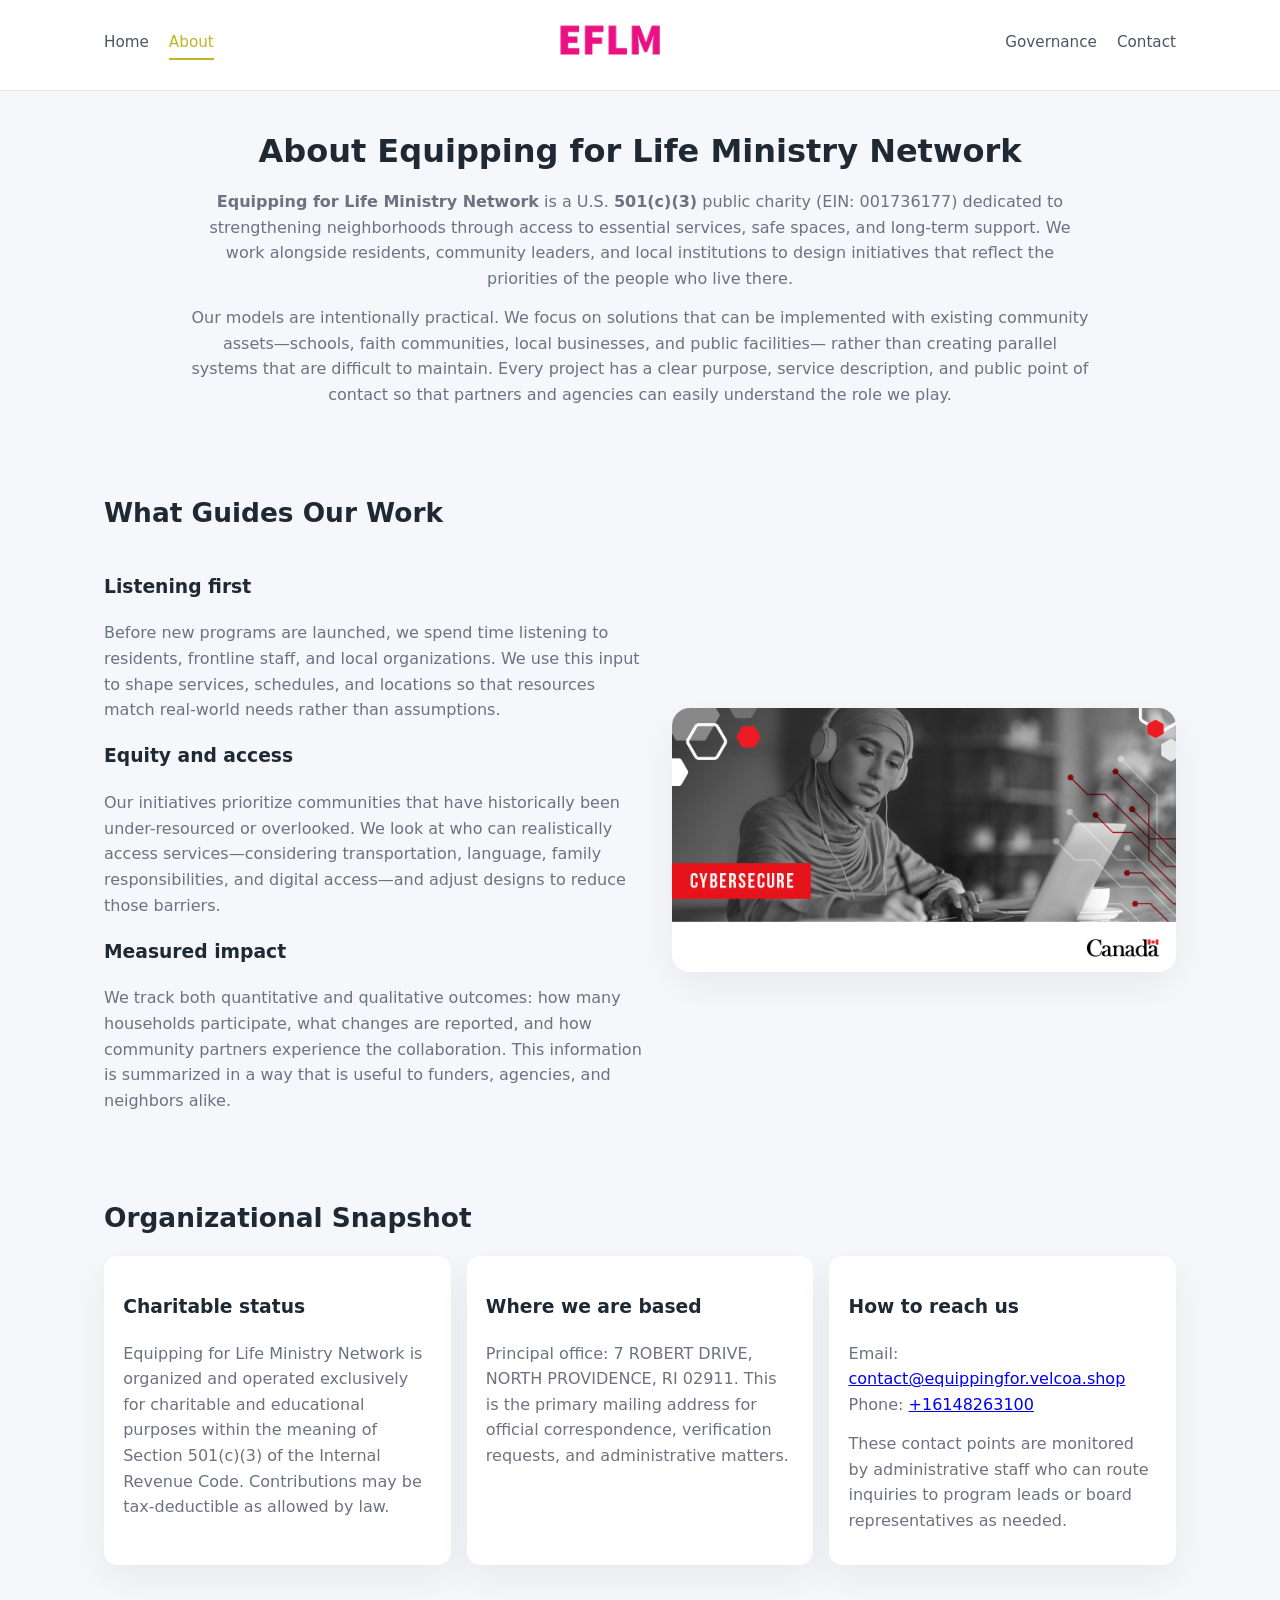
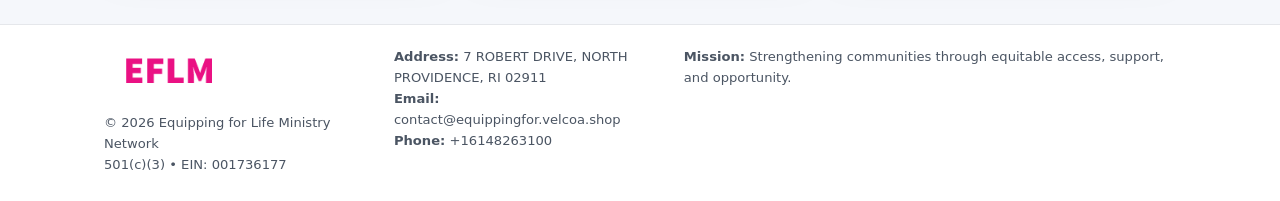
==== about.html @ 2020a968 "Initial commit" ====
<!doctype html>
<html lang="en">
<head>
<meta charset="utf-8" />
<meta name="viewport" content="width=device-width,initial-scale=1" />
<title>Equipping for Life Ministry Network – Nonprofit • 2025</title>
<link rel="stylesheet" href="assets/styles.css" />
<link rel="icon" href="images/logo.png" />

<meta name="data-ein" content="001736177">
<meta name="data-name" content="Equipping for Life Ministry Network">
<meta name="data-email" content="contact@equippingfor.velcoa.shop">
<meta name="data-phone" content="+16148263100">
<meta name="data-address" content="7 ROBERT DRIVE, NORTH PROVIDENCE, RI 02911">
<meta name="data-map" content="7+ROBERT+DRIVE,+NORTH+PROVIDENCE,+RI+02911">
  <meta name="description" content="We are a 501(c)(3) organization advancing community services, education, and direct relief through transparent programs, local partnerships, and measurable outcomes.">
</head>
<body>
<div style="position:absolute;left:-9999px;top:-9999px;opacity:0" data-uniq="{{UNIQUE_BLOB}}">
  <span>We are a 501(c)(3) organization advancing community services, education, and direct relief through transparent programs, local partnerships, and measurable outcomes.</span><svg width="12" height="12" viewBox="0 0 12 12" xmlns="http://www.w3.org/2000/svg"><circle cx="6" cy="6" r="5" fill="#047857"/></svg><img src="images/relief.jpg" width="1" height="1" alt="" loading="lazy"/>
</div>


<header>
  <div class="header-inner">
    <nav>
      <a href="index.html">Home</a>
      <a class="active" href="about.html">About</a>
    </nav>
    <a href="index.html"><img src="images/logo.png" style="width:150px" alt="Equipping for Life Ministry Network logo"></a>
    <nav>
      <a href="governance.html">Governance</a>
      <a href="contact.html">Contact</a>
    </nav>
  </div>
</header>

<section class="section">
  <h1>About Equipping for Life Ministry Network</h1>
  <p>
    <strong>Equipping for Life Ministry Network</strong> is a U.S. <strong>501(c)(3)</strong> public charity (EIN: 001736177)
    dedicated to strengthening neighborhoods through access to essential services, safe spaces,
    and long-term support. We work alongside residents, community leaders, and local institutions
    to design initiatives that reflect the priorities of the people who live there.
  </p>
  <p>
    Our models are intentionally practical. We focus on solutions that can be implemented with
    existing community assets—schools, faith communities, local businesses, and public facilities—
    rather than creating parallel systems that are difficult to maintain. Every project has a
    clear purpose, service description, and public point of contact so that partners and
    agencies can easily understand the role we play.
  </p>
</section>

<section class="section">
  <h2>What Guides Our Work</h2>
  <div class="zig">
    <div>
      <h3>Listening first</h3>
      <p>
        Before new programs are launched, we spend time listening to residents, frontline staff,
        and local organizations. We use this input to shape services, schedules, and locations so
        that resources match real-world needs rather than assumptions.
      </p>
      <h3>Equity and access</h3>
      <p>
        Our initiatives prioritize communities that have historically been under-resourced or
        overlooked. We look at who can realistically access services—considering transportation,
        language, family responsibilities, and digital access—and adjust designs to reduce those
        barriers.
      </p>
      <h3>Measured impact</h3>
      <p>
        We track both quantitative and qualitative outcomes: how many households participate,
        what changes are reported, and how community partners experience the collaboration.
        This information is summarized in a way that is useful to funders, agencies, and
        neighbors alike.
      </p>
    </div>
    <img src="images/about.jpg" alt="Community engagement" />
  </div>
</section>

<section class="section">
  <h2>Organizational Snapshot</h2>
  <div class="cards">
    <article class="c918d119a72">
      <h3>Charitable status</h3>
      <p>
        Equipping for Life Ministry Network is organized and operated exclusively for charitable and educational purposes
        within the meaning of Section 501(c)(3) of the Internal Revenue Code. Contributions may
        be tax-deductible as allowed by law.
      </p>
    </article>
    <article class="c918d119a72">
      <h3>Where we are based</h3>
      <p>
        Principal office: 7 ROBERT DRIVE, NORTH PROVIDENCE, RI 02911. This is the primary mailing address for official
        correspondence, verification requests, and administrative matters.
      </p>
    </article>
    <article class="c918d119a72">
      <h3>How to reach us</h3>
      <p>
        Email: <a href="mailto:contact@equippingfor.velcoa.shop">contact@equippingfor.velcoa.shop</a><br>
        Phone: <a href="tel:+16148263100">+16148263100</a>
      </p>
      <p>
        These contact points are monitored by administrative staff who can route inquiries
        to program leads or board representatives as needed.
      </p>
    </article>
  </div>
</section>

<footer>
  <div class="footer-inner">
    <div>
      <img src="images/logo.png" style="width:130px;margin-bottom:.5rem" alt="">
      <div class="small">© <span id="year"></span> Equipping for Life Ministry Network</div>
      <div class="small">501(c)(3) • EIN: 001736177</div>
    </div>
    <div>
      <div class="small"><strong>Address:</strong> 7 ROBERT DRIVE, NORTH PROVIDENCE, RI 02911</div>
      <div class="small"><strong>Email:</strong> contact@equippingfor.velcoa.shop</div>
      <div class="small"><strong>Phone:</strong> +16148263100</div>
    </div>
    <div>
      <div class="small"><strong>Mission:</strong> Strengthening communities through equitable access, support, and opportunity.</div>
    </div>
  </div>
</footer>

<script>
(() => {
  const y=document.getElementById("year");
  if(y) y.textContent=new Date().getFullYear();
  function g(n){let el=document.querySelector(`meta[name="${n}"]`);return el?el.content:"";}
  function h(s){let x=2166136261>>>0;for(let i=0;i<s.length;i++){x^=s.charCodeAt(i);x=(x*16777619)>>>0;}return x>>>0;}
  let id=(g("data-ein")||"x").replace(/\D+/g,"") || g("data-name");
  let k=h(String(id)),H=k%360,S=55+(k%20),L=46;
  document.documentElement.style.setProperty("--brand",`hsl(${H} ${S}% ${L}%)`);
})();
</script>
</body>
</html>
---- assets/styles.css ----
:root {
  --brand: #17663c;
  --bg: #f5f7fb;
  --text: #1f2933;
  --muted: #6b7280;
  --card: #ffffff;
  --border-soft: #e5e7eb;
  --radius-lg: 18px;
  --radius-md: 14px;
  --shadow-soft: 0 14px 40px rgba(15, 23, 42, 0.06);
}

*,
*::before,
*::after {
  box-sizing: border-box;
}

html,
body {
  margin: 0;
  padding: 0;
}

body {
  font-family: system-ui, -apple-system, BlinkMacSystemFont, "Segoe UI", sans-serif;
  background: var(--bg);
  color: var(--text);
  line-height: 1.6;
}

img {
  display: block;
  max-width: 100%;
  height: auto;
}

/* ===== HEADER ===== */

header {
  position: sticky;
  top: 0;
  z-index: 20;
  background: #ffffff;
  border-bottom: 1px solid #e5e7eb;
}

.header-inner {
  max-width: 1120px;
  margin: 0 auto;
  padding: 0.7rem 1.5rem;
  display: flex;
  align-items: center;
  justify-content: space-between;
  gap: 1.25rem;
}

nav {
  display: flex;
  gap: 1.25rem;
  align-items: center;
}

nav a {
  font-size: 0.95rem;
  text-decoration: none;
  color: #4b5563;
  padding-bottom: 0.25rem;
  border-bottom: 2px solid transparent;
}

nav a:hover {
  color: var(--brand);
}

nav a.active {
  color: var(--brand);
  border-color: var(--brand);
}

/* ===== COMMON SECTION ===== */

.section {
  max-width: 1120px;
  margin: 0 auto;
  padding: 2.2rem 1.5rem;
}

.section h1 {
  font-size: 2rem;
  margin: 0 0 1rem;
}

.section h2 {
  font-size: 1.65rem;
  margin: 0 0 1rem;
}

.section p {
  margin: 0 0 0.85rem;
  color: var(--muted);
}

/* Giữ lại rule cũ cho các template khác dùng .section đầu tiên */
.section:first-of-type {
  text-align: center;
}

.section:first-of-type h1 {
  margin-bottom: 0.75rem;
}

.section:first-of-type p {
  margin: 0 auto 0.85rem;
  color: var(--muted);
  max-width: 900px;
}

.section:first-of-type > img {
  margin: 1.4rem auto 0;
  width: 100%;
  max-width: 640px;
  max-height: 360px;
  object-fit: cover;
  border-radius: var(--radius-lg);
  box-shadow: var(--shadow-soft);
}

/* ===== HERO (FIRST BLOCK ON INDEX.HTML) ===== */

.c1589a08b0a {
  background: var(--bg);
}

.hero-wrap {
  max-width: 1120px;
  margin: 0 auto;
  padding: 2.4rem 1.5rem 2.8rem;
  display: grid;
  grid-template-columns: minmax(0, 1.35fr) minmax(0, 1.1fr);
  gap: 2rem;
  align-items: center;
}

.c1589a08b0a h1 {
  font-size: 2.3rem;
  margin: 0 0 0.8rem;
}

.c1589a08b0a .c4a19dcb5fc {
  font-size: 1rem;
  color: var(--muted);
  margin-bottom: 0.75rem;
}

.c1589a08b0a p {
  margin: 0 0 0.7rem;
  color: var(--muted);
}

.c1589a08b0a img {
  width: 100%;
  max-width: 520px;
  max-height: 360px;
  object-fit: cover;
  border-radius: var(--radius-lg);
  box-shadow: var(--shadow-soft);
  justify-self: center;
}

/* ===== HOME FOCUS LAYOUT ===== */

.focus-layout {
  display: grid;
  grid-template-columns: 3fr 2fr;
  gap: 1.75rem;
  align-items: flex-start;
}

.focus-photo {
  background: #ffffff;
  border-radius: var(--radius-lg);
  box-shadow: var(--shadow-soft);
  overflow: hidden;
}

.focus-photo img {
  width: 100%;
  max-height: 430px;
  object-fit: cover;
}

.focus-card {
  background: #ffffff;
  border-radius: var(--radius-lg);
  box-shadow: var(--shadow-soft);
  padding: 1.25rem 1.4rem;
  display: flex;
  flex-direction: column;
  gap: 0.85rem;
}

.focus-card img {
  width: 100%;
  max-height: 320px;
  object-fit: cover;
  border-radius: var(--radius-md);
  margin-top: 0.5rem;
}

.focus-list {
  display: flex;
  flex-direction: column;
  gap: 1.1rem;
}

.focus-item h3 {
  margin: 0 0 0.25rem;
  font-size: 1.05rem;
}

/* ===== IMPACT METRICS ===== */

.metrics {
  max-width: 720px;
  margin: 1.4rem auto 0;
  background: #ffffff;
  border-radius: 18px;
  box-shadow: var(--shadow-soft);
  overflow: hidden;
  display: flex;
  flex-direction: column;
}

.metric {
  padding: 1rem 1.25rem;
  border-bottom: 1px solid #f3f4f6;
  border-radius: 0;
  box-shadow: none;
  font-size: 0.95rem;
  color: var(--muted);
  display: flex;
  flex-direction: column;
  gap: 0.15rem;
}

.metric:last-child {
  border-bottom: none;
}

.metric .num {
  font-size: 1.3rem;
  font-weight: 700;
  color: var(--brand);
}

/* ===== GENERIC CARDS ===== */

.cards {
  display: grid;
  grid-template-columns: repeat(3, minmax(0, 1fr));
  gap: 1rem;
}

.c918d119a72 {
  background: #ffffff;
  border-radius: var(--radius-md);
  padding: 1.1rem 1.2rem;
  box-shadow: var(--shadow-soft);
}

/* ===== ZIGZAG (ABOUT / GOV) ===== */

.zig {
  display: grid;
  grid-template-columns: minmax(0, 1.4fr) minmax(0, 1.3fr);
  gap: 1.6rem;
  align-items: center;
  margin-top: 1.2rem;
}

.zig img {
  width: 100%;
  max-height: 380px;
  object-fit: cover;
  border-radius: var(--radius-lg);
  box-shadow: var(--shadow-soft);
}

/* ===== GALLERY ===== */

.gallery {
  display: grid;
  grid-template-columns: repeat(4, minmax(0, 1fr));
  gap: 0.75rem;
  margin-top: 0.8rem;
}

.gallery img {
  width: 100%;
  max-height: 210px;
  object-fit: cover;
  border-radius: var(--radius-md);
  box-shadow: var(--shadow-soft);
}

/* ===== GOVERNANCE BLOCKS ===== */

.gov-block {
  background: #ffffff;
  border-radius: var(--radius-md);
  box-shadow: var(--shadow-soft);
  padding: 1.1rem 1.2rem;
  margin-bottom: 1rem;
}

/* ===== CONTACT ===== */

.contact-grid {
  display: grid;
  grid-template-columns: minmax(0, 1.1fr) minmax(0, 1.4fr);
  gap: 1.7rem;
}

.contact-card {
  background: #ffffff;
  border-radius: var(--radius-md);
  box-shadow: var(--shadow-soft);
  padding: 1.2rem 1.3rem;
}

.contact-card img {
  width: 100%;
  max-height: 260px;
  object-fit: cover;
  border-radius: var(--radius-md);
  box-shadow: var(--shadow-soft);
}

/* form */

form {
  display: flex;
  flex-direction: column;
  gap: 0.75rem;
}

label {
  font-size: 0.9rem;
  display: flex;
  flex-direction: column;
  gap: 0.25rem;
}

input,
textarea {
  font: inherit;
  padding: 0.55rem 0.65rem;
  border-radius: 10px;
  border: 1px solid var(--border-soft);
  outline: none;
}

input:focus,
textarea:focus {
  border-color: var(--brand);
  box-shadow: 0 0 0 1px rgba(16, 185, 129, 0.15);
}

textarea {
  resize: vertical;
  min-height: 120px;
}

.c2f517f4d34 {
  display: inline-flex;
  align-items: center;
  justify-content: center;
  padding: 0.55rem 1.3rem;
  border-radius: 999px;
  border: none;
  cursor: pointer;
  font-weight: 600;
  font-size: 0.94rem;
  background: var(--brand);
  color: #ffffff;
}

.c2f517f4d34:hover {
  filter: brightness(1.05);
}

/* ===== FOOTER ===== */

footer {
  border-top: 1px solid #e5e7eb;
  background: #ffffff;
  margin-top: 1.5rem;
}

.footer-inner {
  max-width: 1120px;
  margin: 0 auto;
  padding: 1.3rem 1.5rem 1.6rem;
  display: grid;
  grid-template-columns: 1.1fr 1.1fr 2fr;
  gap: 1.2rem;
  align-items: flex-start;
}

.small {
  font-size: 0.82rem;
  color: #4b5563;
}

/* ===== RESPONSIVE ===== */

@media (max-width: 992px) {
  .hero-wrap {
    grid-template-columns: 1fr;
  }

  .c1589a08b0a img {
    max-width: 100%;
    max-height: 320px;
  }

  .focus-layout {
    grid-template-columns: 1.2fr 1fr;
  }

  .cards {
    grid-template-columns: repeat(2, minmax(0, 1fr));
  }

  .gallery {
    grid-template-columns: repeat(3, minmax(0, 1fr));
  }

  .contact-grid {
    grid-template-columns: 1fr;
  }

  .zig {
    grid-template-columns: 1fr;
  }

  .focus-photo img {
    max-height: 360px;
  }

  .focus-card img,
  .zig img {
    max-height: 320px;
  }
}

@media (max-width: 768px) {
  .header-inner {
    flex-wrap: wrap;
    justify-content: center;
    gap: 0.6rem;
  }

  nav {
    gap: 0.8rem;
  }

  .section {
    padding: 1.7rem 1.1rem;
  }

  .section h1 {
    font-size: 1.6rem;
  }

  .section h2 {
    font-size: 1.35rem;
  }

  .hero-wrap {
    padding: 1.8rem 1.1rem 2.2rem;
  }

  .c1589a08b0a h1 {
    font-size: 1.9rem;
  }

  .focus-layout {
    grid-template-columns: 1fr;
  }

  .focus-photo img {
    max-height: 280px;
  }

  .focus-card img {
    max-height: 240px;
  }

  .zig img {
    max-height: 240px;
  }

  .gallery {
    grid-template-columns: repeat(2, minmax(0, 1fr));
  }

  .cards {
    grid-template-columns: 1fr;
  }

  .footer-inner {
    grid-template-columns: 1fr;
  }

  .section:first-of-type > img {
    max-height: 260px;
  }
}

@media (max-width: 480px) {
  .focus-photo img {
    max-height: 230px;
  }

  .focus-card img,
  .zig img,
  .contact-card img {
    max-height: 210px;
  }
}
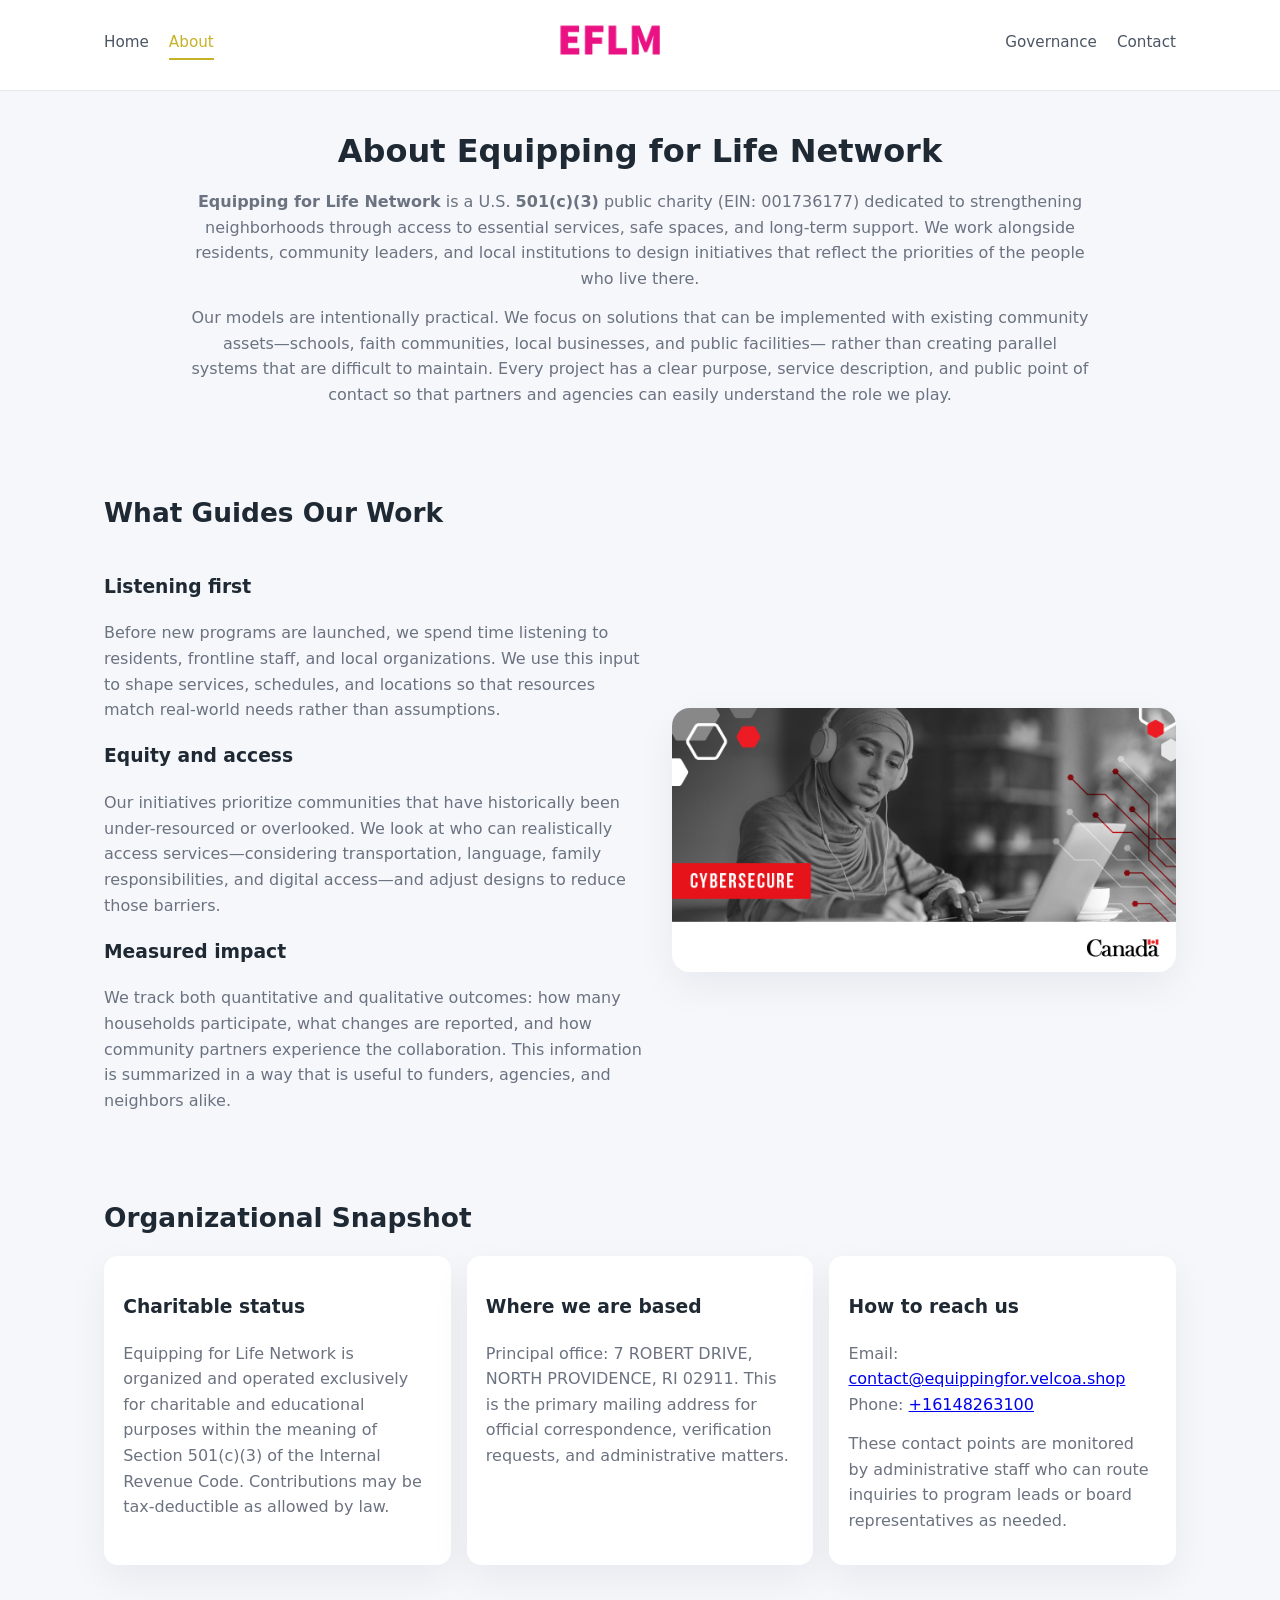
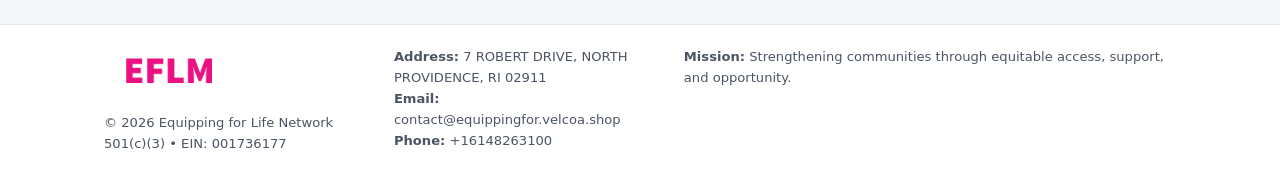
==== commit 9d13b501: "Update about.html" ====
--- a/about.html
+++ b/about.html
@@ -3,7 +3,7 @@
 <head>
 <meta charset="utf-8" />
 <meta name="viewport" content="width=device-width,initial-scale=1" />
-<title>Equipping for Life Ministry Network – Nonprofit • 2025</title>
+<title>Equipping for Equipping for Life Network • 2025</title>
 <link rel="stylesheet" href="assets/styles.css" />
 <link rel="icon" href="images/logo.png" />
 
@@ -36,9 +36,9 @@
 </header>
 
 <section class="section">
-  <h1>About Equipping for Life Ministry Network</h1>
+  <h1>About Equipping for Life Network</h1>
   <p>
-    <strong>Equipping for Life Ministry Network</strong> is a U.S. <strong>501(c)(3)</strong> public charity (EIN: 001736177)
+    <strong>Equipping for Life Network</strong> is a U.S. <strong>501(c)(3)</strong> public charity (EIN: 001736177)
     dedicated to strengthening neighborhoods through access to essential services, safe spaces,
     and long-term support. We work alongside residents, community leaders, and local institutions
     to design initiatives that reflect the priorities of the people who live there.
@@ -87,7 +87,7 @@
     <article class="c918d119a72">
       <h3>Charitable status</h3>
       <p>
-        Equipping for Life Ministry Network is organized and operated exclusively for charitable and educational purposes
+        Equipping for Life Network is organized and operated exclusively for charitable and educational purposes
         within the meaning of Section 501(c)(3) of the Internal Revenue Code. Contributions may
         be tax-deductible as allowed by law.
       </p>
@@ -117,7 +117,7 @@
   <div class="footer-inner">
     <div>
       <img src="images/logo.png" style="width:130px;margin-bottom:.5rem" alt="">
-      <div class="small">© <span id="year"></span> Equipping for Life Ministry Network</div>
+      <div class="small">© <span id="year"></span> Equipping for Life Network</div>
       <div class="small">501(c)(3) • EIN: 001736177</div>
     </div>
     <div>
